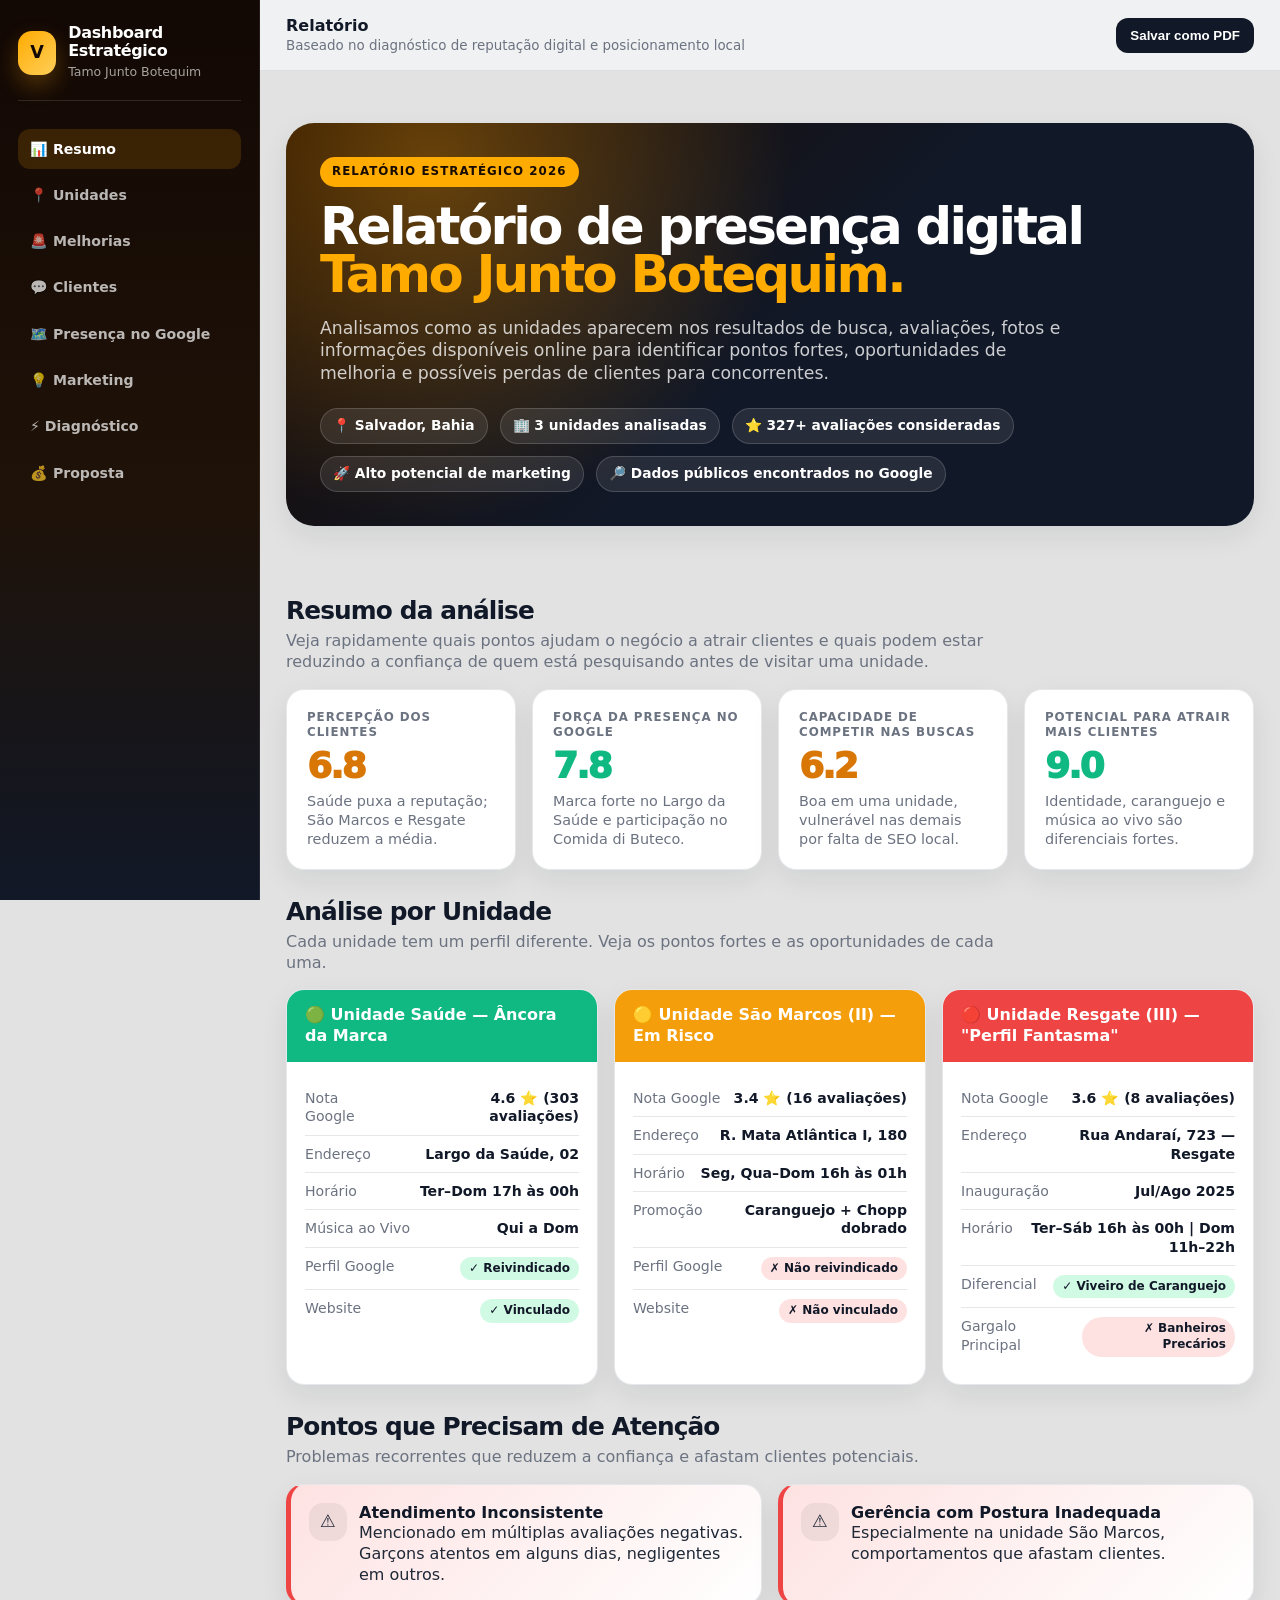
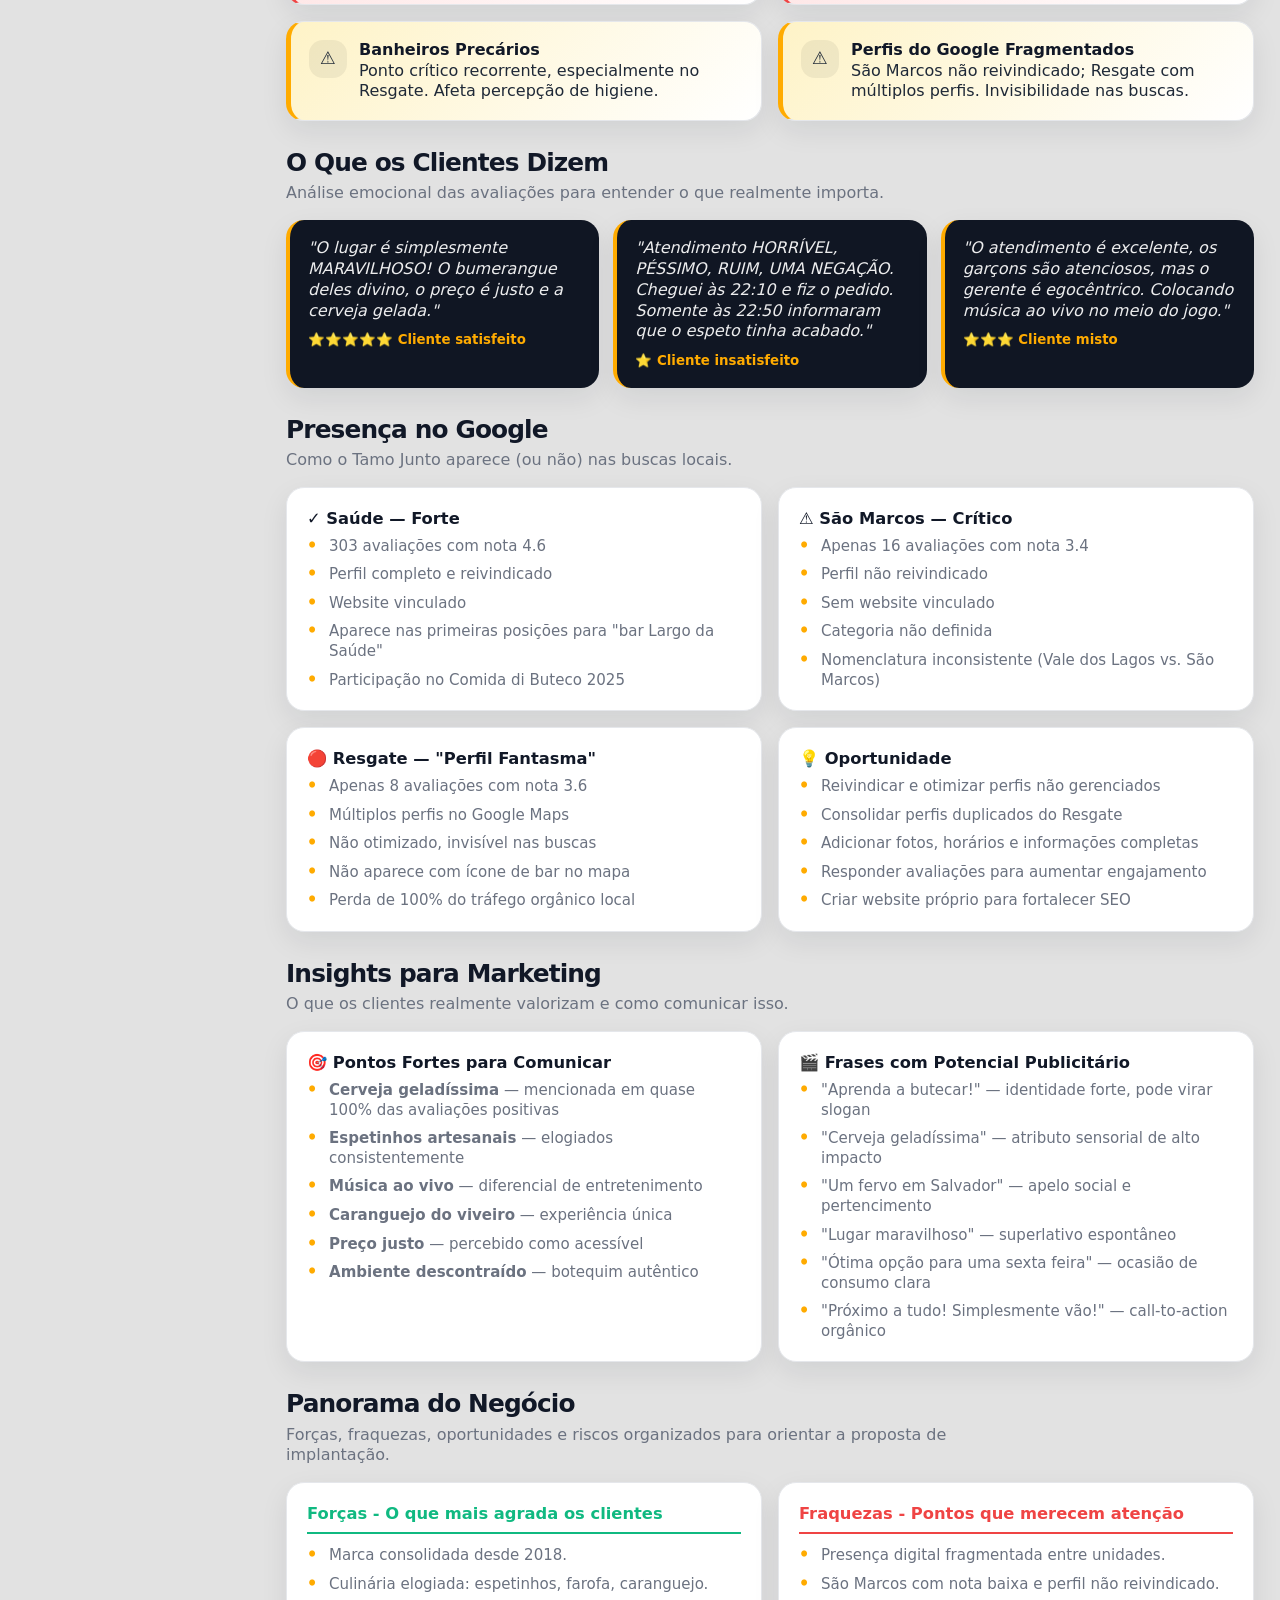
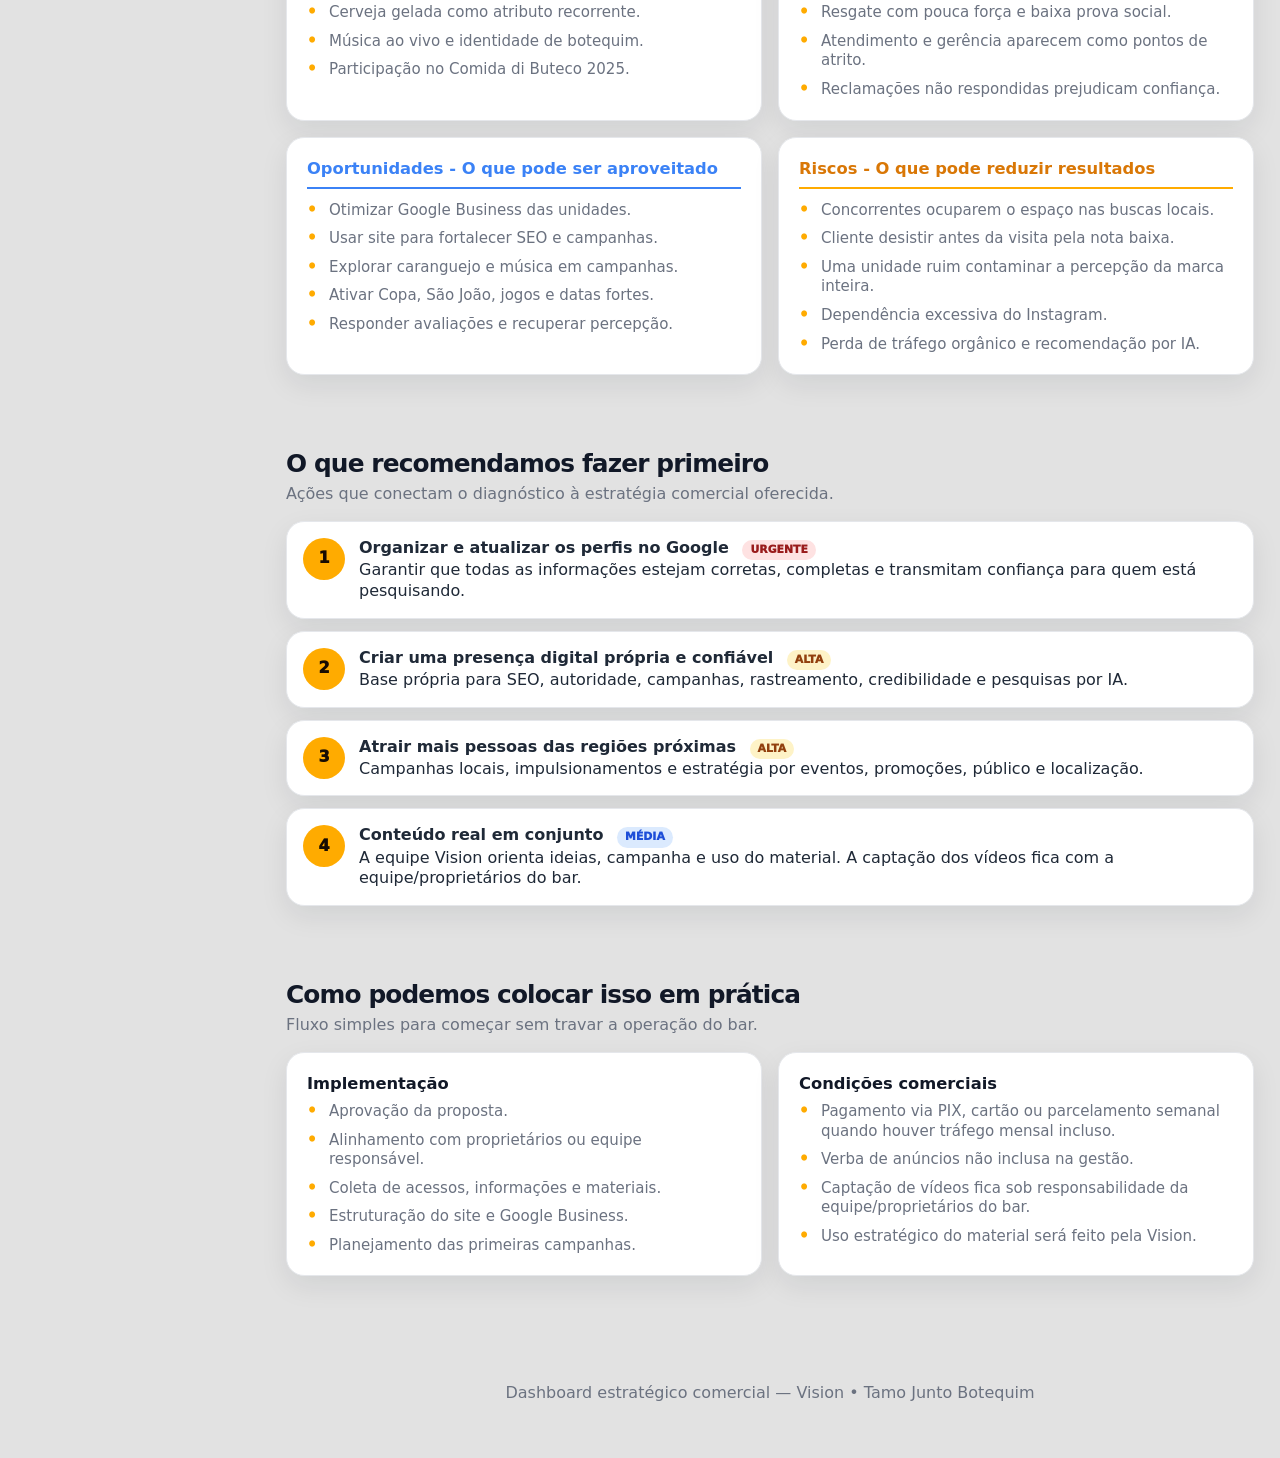
==== index.html @ 0c890827 "Add files via upload" ====
<!DOCTYPE html>
<html lang="pt-BR">
<head>
  <meta charset="UTF-8" />
  <meta name="viewport" content="width=device-width, initial-scale=1.0" />
  <title>Dashboard Estratégico — Tamo Junto Botequim</title>
  <link rel="stylesheet" href="css/styles.css">
</head>
<body>
  <div class="page">
    <aside>
      <div class="brand">
        <div class="logo">V</div>
        <div>
          <h1>Dashboard Estratégico</h1>
          <span>Tamo Junto Botequim</span>
        </div>
      </div>
      <nav class="menu">
          <a href="#visao" class="active">📊 Resumo</a>
          <a href="#unidades">📍 Unidades</a>
          <a href="#ferida">🚨 Melhorias</a>
          <a href="#sentimento">💬 Clientes</a>
          <a href="#seo">🗺️ Presença no Google</a>
          <a href="#marketing">💡 Marketing</a>
          <a href="#swot">⚡ Diagnóstico</a>
          <a href="#proposta">💰 Proposta</a>
      </nav>
    </aside>

    <button class="menu-toggle">☰ Menu</button>

    <main>
      <div class="topbar">
        <div>
          <strong>Relatório</strong>
          <div class="small">Baseado no diagnóstico de reputação digital e posicionamento local</div>
        </div>
        <button class="btn" onclick="window.print()">Salvar como PDF</button>
      </div>

      <div class="content">
        <section class="hero reveal" id="visao">
          <div class="badge">Relatório estratégico 2026</div>
          <h2>Relatório de presença digital<br><span>Tamo Junto Botequim.</span></h2>
          <p>Analisamos como as unidades aparecem nos resultados de busca, avaliações, fotos e informações disponíveis online para identificar pontos fortes, oportunidades de melhoria e possíveis perdas de clientes para concorrentes.</p>
          <div class="hero-meta">
            <span>📍 Salvador, Bahia</span>
            <span>🏢 3 unidades analisadas</span>
            <span>⭐ 327+ avaliações consideradas</span>
            <span>🚀 Alto potencial de marketing</span>
            <span>🔎 Dados públicos encontrados no Google</span>
          </div>
        </section>
          <br>
        <section class="reveal">
          <div class="section-title">
            <div>
              <h3>Resumo da análise</h3>
              <p>Veja rapidamente quais pontos ajudam o negócio a atrair clientes e quais podem estar reduzindo a confiança de quem está pesquisando antes de visitar uma unidade.</p>
            </div>
          </div>
          <div class="grid grid-4">
            <div class="card">
              <div class="label">Percepção dos clientes</div>
              <div class="metric amber">6.8</div>
              <div class="sub">Saúde puxa a reputação; São Marcos e Resgate reduzem a média.</div>
            </div>
            <div class="card">
              <div class="label">Força da presença no Google</div>
              <div class="metric green">7.8</div>
              <div class="sub">Marca forte no Largo da Saúde e participação no Comida di Buteco.</div>
            </div>
            <div class="card">
              <div class="label">Capacidade de competir nas buscas</div>
              <div class="metric amber">6.2</div>
              <div class="sub">Boa em uma unidade, vulnerável nas demais por falta de SEO local.</div>
            </div>
            <div class="card">
              <div class="label">Potencial para atrair mais clientes</div>
              <div class="metric green">9.0</div>
              <div class="sub">Identidade, caranguejo e música ao vivo são diferenciais fortes.</div>
            </div>
          </div>
        </section>

        <section id="unidades" class="reveal">
          <div class="section-title">
            <div>
              <h3>Análise por Unidade</h3>
              <p>Cada unidade tem um perfil diferente. Veja os pontos fortes e as oportunidades de cada uma.</p>
            </div>
          </div>
          <div class="grid grid-3">
            <div class="card unit-card">
              <div class="unit-head saude">🟢 Unidade Saúde — Âncora da Marca</div>
              <div class="unit-body">
                <div class="row"><span>Nota Google</span><span>4.6 ⭐ (303 avaliações)</span></div>
                <div class="row"><span>Endereço</span><span>Largo da Saúde, 02</span></div>
                <div class="row"><span>Horário</span><span>Ter–Dom 17h às 00h</span></div>
                <div class="row"><span>Música ao Vivo</span><span>Qui a Dom</span></div>
                <div class="row"><span>Perfil Google</span><span><span class="tag ok">✓ Reivindicado</span></span></div>
                <div class="row"><span>Website</span><span><span class="tag ok">✓ Vinculado</span></span></div>
              </div>
            </div>
            <div class="card unit-card">
              <div class="unit-head vale">🟡 Unidade São Marcos (II) — Em Risco</div>
              <div class="unit-body">
                <div class="row"><span>Nota Google</span><span>3.4 ⭐ (16 avaliações)</span></div>
                <div class="row"><span>Endereço</span><span>R. Mata Atlântica I, 180</span></div>
                <div class="row"><span>Horário</span><span>Seg, Qua–Dom 16h às 01h</span></div>
                <div class="row"><span>Promoção</span><span>Caranguejo + Chopp dobrado</span></div>
                <div class="row"><span>Perfil Google</span><span><span class="tag bad">✗ Não reivindicado</span></span></div>
                <div class="row"><span>Website</span><span><span class="tag bad">✗ Não vinculado</span></span></div>
              </div>
            </div>
            <div class="card unit-card">
              <div class="unit-head resgate">🔴 Unidade Resgate (III) — "Perfil Fantasma"</div>
              <div class="unit-body">
                <div class="row"><span>Nota Google</span><span>3.6 ⭐ (8 avaliações)</span></div>
                <div class="row"><span>Endereço</span><span>Rua Andaraí, 723 — Resgate</span></div>
                <div class="row"><span>Inauguração</span><span>Jul/Ago 2025</span></div>
                <div class="row"><span>Horário</span><span>Ter–Sáb 16h às 00h | Dom 11h–22h</span></div>
                <div class="row"><span>Diferencial</span><span><span class="tag ok">✓ Viveiro de Caranguejo</span></span></div>
                <div class="row"><span>Gargalo Principal</span><span><span class="tag bad">✗ Banheiros Precários</span></span></div>
              </div>
            </div>
          </div>
        </section>

        <section id="ferida" class="reveal">
          <div class="section-title">
            <div>
              <h3>Pontos que Precisam de Atenção</h3>
              <p>Problemas recorrentes que reduzem a confiança e afastam clientes potenciais.</p>
            </div>
          </div>
          <div class="grid grid-2">
            <div class="alert red">
              <div class="iconBox">⚠️</div>
              <div>
                <strong>Atendimento Inconsistente</strong>
                <p>Mencionado em múltiplas avaliações negativas. Garçons atentos em alguns dias, negligentes em outros.</p>
              </div>
            </div>
            <div class="alert red">
              <div class="iconBox">⚠️</div>
              <div>
                <strong>Gerência com Postura Inadequada</strong>
                <p>Especialmente na unidade São Marcos, comportamentos que afastam clientes.</p>
              </div>
            </div>
            <div class="alert amber">
              <div class="iconBox">⚠️</div>
              <div>
                <strong>Banheiros Precários</strong>
                <p>Ponto crítico recorrente, especialmente no Resgate. Afeta percepção de higiene.</p>
              </div>
            </div>
            <div class="alert amber">
              <div class="iconBox">⚠️</div>
              <div>
                <strong>Perfis do Google Fragmentados</strong>
                <p>São Marcos não reivindicado; Resgate com múltiplos perfis. Invisibilidade nas buscas.</p>
              </div>
            </div>
          </div>
        </section>

        <section id="sentimento" class="reveal">
          <div class="section-title">
            <div>
              <h3>O Que os Clientes Dizem</h3>
              <p>Análise emocional das avaliações para entender o que realmente importa.</p>
            </div>
          </div>
          <div class="quote-grid">
            <div class="quote">
              <p>"O lugar é simplesmente MARAVILHOSO! O bumerangue deles divino, o preço é justo e a cerveja gelada."</p>
              <small>⭐⭐⭐⭐⭐ Cliente satisfeito</small>
            </div>
            <div class="quote">
              <p>"Atendimento HORRÍVEL, PÉSSIMO, RUIM, UMA NEGAÇÃO. Cheguei às 22:10 e fiz o pedido. Somente às 22:50 informaram que o espeto tinha acabado."</p>
              <small>⭐ Cliente insatisfeito</small>
            </div>
            <div class="quote">
              <p>"O atendimento é excelente, os garçons são atenciosos, mas o gerente é egocêntrico. Colocando música ao vivo no meio do jogo."</p>
              <small>⭐⭐⭐ Cliente misto</small>
            </div>
          </div>
        </section>

        <section id="seo" class="reveal">
          <div class="section-title">
            <div>
              <h3>Presença no Google</h3>
              <p>Como o Tamo Junto aparece (ou não) nas buscas locais.</p>
            </div>
          </div>
          <div class="grid grid-2">
            <div class="card">
              <h4>✓ Saúde — Forte</h4>
              <ul>
                <li>303 avaliações com nota 4.6</li>
                <li>Perfil completo e reivindicado</li>
                <li>Website vinculado</li>
                <li>Aparece nas primeiras posições para "bar Largo da Saúde"</li>
                <li>Participação no Comida di Buteco 2025</li>
              </ul>
            </div>
            <div class="card">
              <h4>⚠️ São Marcos — Crítico</h4>
              <ul>
                <li>Apenas 16 avaliações com nota 3.4</li>
                <li>Perfil não reivindicado</li>
                <li>Sem website vinculado</li>
                <li>Categoria não definida</li>
                <li>Nomenclatura inconsistente (Vale dos Lagos vs. São Marcos)</li>
              </ul>
            </div>
            <div class="card">
              <h4>🔴 Resgate — "Perfil Fantasma"</h4>
              <ul>
                <li>Apenas 8 avaliações com nota 3.6</li>
                <li>Múltiplos perfis no Google Maps</li>
                <li>Não otimizado, invisível nas buscas</li>
                <li>Não aparece com ícone de bar no mapa</li>
                <li>Perda de 100% do tráfego orgânico local</li>
              </ul>
            </div>
            <div class="card">
              <h4>💡 Oportunidade</h4>
              <ul>
                <li>Reivindicar e otimizar perfis não gerenciados</li>
                <li>Consolidar perfis duplicados do Resgate</li>
                <li>Adicionar fotos, horários e informações completas</li>
                <li>Responder avaliações para aumentar engajamento</li>
                <li>Criar website próprio para fortalecer SEO</li>
              </ul>
            </div>
          </div>
        </section>

        <section id="marketing" class="reveal">
          <div class="section-title">
            <div>
              <h3>Insights para Marketing</h3>
              <p>O que os clientes realmente valorizam e como comunicar isso.</p>
            </div>
          </div>
          <div class="grid grid-2">
            <div class="card">
              <h4>🎯 Pontos Fortes para Comunicar</h4>
              <ul>
                <li><strong>Cerveja geladíssima</strong> — mencionada em quase 100% das avaliações positivas</li>
                <li><strong>Espetinhos artesanais</strong> — elogiados consistentemente</li>
                <li><strong>Música ao vivo</strong> — diferencial de entretenimento</li>
                <li><strong>Caranguejo do viveiro</strong> — experiência única</li>
                <li><strong>Preço justo</strong> — percebido como acessível</li>
                <li><strong>Ambiente descontraído</strong> — botequim autêntico</li>
              </ul>
            </div>
            <div class="card">
              <h4>🎬 Frases com Potencial Publicitário</h4>
              <ul>
                <li>"Aprenda a butecar!" — identidade forte, pode virar slogan</li>
                <li>"Cerveja geladíssima" — atributo sensorial de alto impacto</li>
                <li>"Um fervo em Salvador" — apelo social e pertencimento</li>
                <li>"Lugar maravilhoso" — superlativo espontâneo</li>
                <li>"Ótima opção para uma sexta feira" — ocasião de consumo clara</li>
                <li>"Próximo a tudo! Simplesmente vão!" — call-to-action orgânico</li>
              </ul>
            </div>
          </div>
        </section>

        <section id="swot" class="reveal">
          <div class="section-title">
            <div>
              <h3>Panorama do Negócio</h3>
              <p>Forças, fraquezas, oportunidades e riscos organizados para orientar a proposta de implantação.</p>
            </div>
          </div>

          <div class="swot">
            <div class="card forcas">
              <h4>Forças - O que mais agrada os clientes</h4>
              <ul>
                <li>Marca consolidada desde 2018.</li>
                <li>Culinária elogiada: espetinhos, farofa, caranguejo.</li>
                <li>Cerveja gelada como atributo recorrente.</li>
                <li>Música ao vivo e identidade de botequim.</li>
                <li>Participação no Comida di Buteco 2025.</li>
              </ul>
            </div>
            <div class="card fraquezas">
              <h4>Fraquezas - Pontos que merecem atenção</h4>
              <ul>
                <li>Presença digital fragmentada entre unidades.</li>
                <li>São Marcos com nota baixa e perfil não reivindicado.</li>
                <li>Resgate com pouca força e baixa prova social.</li>
                <li>Atendimento e gerência aparecem como pontos de atrito.</li>
                <li>Reclamações não respondidas prejudicam confiança.</li>
              </ul>
            </div>
            <div class="card oportunidades">
              <h4>Oportunidades - O que pode ser aproveitado</h4>
              <ul>
                <li>Otimizar Google Business das unidades.</li>
                <li>Usar site para fortalecer SEO e campanhas.</li>
                <li>Explorar caranguejo e música em campanhas.</li>
                <li>Ativar Copa, São João, jogos e datas fortes.</li>
                <li>Responder avaliações e recuperar percepção.</li>
              </ul>
            </div>
            <div class="card riscos">
              <h4>Riscos - O que pode reduzir resultados</h4>
              <ul>
                <li>Concorrentes ocuparem o espaço nas buscas locais.</li>
                <li>Cliente desistir antes da visita pela nota baixa.</li>
                <li>Uma unidade ruim contaminar a percepção da marca inteira.</li>
                <li>Dependência excessiva do Instagram.</li>
                <li>Perda de tráfego orgânico e recomendação por IA.</li>
              </ul>
            </div>
          </div>
        </section>
        <br>

        <section class="reveal">
          <div class="section-title">
            <div>
              <h3>O que recomendamos fazer primeiro</h3>
              <p>Ações que conectam o diagnóstico à estratégia comercial oferecida.</p>
            </div>
          </div>

          <div class="rec">
            <div class="rec-item"><div class="num">1</div><div><h4>Organizar e atualizar os perfis no Google <span class="priority urgente">URGENTE</span></h4><p>Garantir que todas as informações estejam corretas, completas e transmitam confiança para quem está pesquisando.</p></div></div>
            <div class="rec-item"><div class="num">2</div><div><h4>Criar uma presença digital própria e confiável <span class="priority alta">ALTA</span></h4><p>Base própria para SEO, autoridade, campanhas, rastreamento, credibilidade e pesquisas por IA.</p></div></div>
            <div class="rec-item"><div class="num">3</div><div><h4>Atrair mais pessoas das regiões próximas <span class="priority alta">ALTA</span></h4><p>Campanhas locais, impulsionamentos e estratégia por eventos, promoções, público e localização.</p></div></div>
            <div class="rec-item"><div class="num">4</div><div><h4>Conteúdo real em conjunto <span class="priority media">MÉDIA</span></h4><p>A equipe Vision orienta ideias, campanha e uso do material. A captação dos vídeos fica com a equipe/proprietários do bar.</p></div></div>
          </div>
        </section>
        <br>

        <section class="reveal">
          <div class="section-title">
            <div>
              <h3>Como podemos colocar isso em prática</h3>
              <p>Fluxo simples para começar sem travar a operação do bar.</p>
            </div>
          </div>

          <div class="grid grid-2">
            <div class="card">
              <h4>Implementação</h4>
              <ul>
                <li>Aprovação da proposta.</li>
                <li>Alinhamento com proprietários ou equipe responsável.</li>
                <li>Coleta de acessos, informações e materiais.</li>
                <li>Estruturação do site e Google Business.</li>
                <li>Planejamento das primeiras campanhas.</li>
              </ul>
            </div>
            <div class="card">
              <h4>Condições comerciais</h4>
              <ul>
                <li>Pagamento via PIX, cartão ou parcelamento semanal quando houver tráfego mensal incluso.</li>
                <li>Verba de anúncios não inclusa na gestão.</li>
                <li>Captação de vídeos fica sob responsabilidade da equipe/proprietários do bar.</li>
                <li>Uso estratégico do material será feito pela Vision.</li>
              </ul>
            </div>
          </div>

        </section>
        <br>
        <footer>
          Dashboard estratégico comercial — Vision • Tamo Junto Botequim
        </footer>
      </div>
    </main>
  </div>

  <script src="js/main.js"></script>
</body>
</html>
---- css/styles.css ----
:root{
  --bg:#e2e2e2;
  --dark:#111827;
  --dark2:#1f2937;
  --card:#ffffff;
  --muted:#6b7280;
  --text:#1f2937;
  --amber:#FFAB00;
  --amber2:#d97706;
  --amberLight:#fef3c7;
  --green:#10b981;
  --greenLight:#d1fae5;
  --red:#ef4444;
  --redLight:#fee2e2;
  --blue:#3b82f6;
  --blueLight:#dbeafe;
  --line:#e5e7eb;
  --shadow:0 10px 28px rgba(17,24,39,.08);
  --radius:18px;
}

*{box-sizing:border-box;margin:0;padding:0}
html{scroll-behavior:smooth}
body{
  font-family:"poppins",system-ui,-apple-system,BlinkMacSystemFont,Arial,sans-serif;
  background:var(--bg);
  color:var(--text);
  line-height:1.3;
}
a{text-decoration:none;color:inherit}
.page{display:grid;grid-template-columns:auto 1fr;min-height:100vh}

aside{
  position:fixed;
  top:0;
  left:0;
  width:260px;
  height:100vh;
  background:linear-gradient(180deg,#120804,#1f1208 55%,#111827);
  color:white;
  padding:24px 18px;
  border-right:1px solid rgba(255,255,255,.08);
  overflow-y:auto;
  z-index:100;
}

.brand{
  display:flex;align-items:center;gap:12px;margin-bottom:28px;
  padding-bottom:18px;border-bottom:1px solid rgba(255,255,255,.12)
}
.logo{
  width:44px;height:44px;border-radius:14px;
  display:grid;place-items:center;
  background:linear-gradient(135deg,var(--amber),#ffcf5a);
  color:#120804;font-weight:900;font-size:1.1rem;
  box-shadow:0 10px 22px rgba(245,158,11,.28)
}
.brand h1{font-size:1rem;line-height:1.15;letter-spacing:-.02em}
.brand span{color:rgba(255,255,255,.62);font-size:.78rem}

.menu{display:grid;gap:6px}
.menu a{
  padding:11px 12px;border-radius:12px;color:rgba(255,255,255,.70);
  font-size:.88rem;font-weight:700;transition:.22s ease;
  display:flex;gap:10px;align-items:center;
}
.menu a:hover,.menu a.active{background:rgba(245,158,11,.16);color:#fff}

main{min-width:0;margin-left:260px}
.topbar{
  position:sticky;top:0;z-index:20;
  background:rgba(243,244,246,.82);backdrop-filter:blur(14px);
  border-bottom:1px solid rgba(17,24,39,.08);
  padding:16px 26px;display:flex;align-items:center;justify-content:space-between;gap:16px
}
.topbar strong{color:var(--dark)}
.topbar .small{font-size:.84rem;color:var(--muted)}
.btn{
  border:0;background:var(--dark);color:#fff;border-radius:12px;
  padding:10px 14px;font-weight:800;cursor:pointer;transition:.22s ease;
}
.btn:hover{transform:translateY(-2px);box-shadow:var(--shadow)}

.content{max-width:auto;margin:0 auto;padding:26px}
.hero{
  position:relative;overflow:hidden;border-radius:28px;
  background:
    radial-gradient(circle at 15% 10%,rgba(245,158,11,.36),transparent 40%),
    linear-gradient(135deg,#1a0a00,#111827 52%,#111827);
  color:#fff;padding:34px;box-shadow:var(--shadow);margin-bottom:22px;
}
.hero::after{
  content:"";position:absolute;inset:0;
  background-image:linear-gradient(120deg,rgba(255,255,255,.08) 0 1px,transparent 1px);
  background-size:42px 42px;opacity:.18;pointer-events:none
}
.hero > *{position:relative;z-index:1}
.badge{
  display:inline-flex;align-items:center;gap:8px;
  background:var(--amber);color:#180c02;
  font-size:.74rem;font-weight:900;letter-spacing:.09em;text-transform:uppercase;
  padding:7px 12px;border-radius:999px;margin-bottom:15px
}
.hero h2{font-size:clamp(2rem,4vw,4rem);letter-spacing:-.05em;line-height:.95;max-width:900px}
.hero h2 span{color:var(--amber)}
.hero p{margin-top:18px;max-width:760px;color:rgba(255,255,255,.78);font-size:1.08rem}
.hero-meta{display:flex;gap:12px;flex-wrap:wrap;margin-top:24px}
.hero-meta span{background:rgba(255,255,255,.09);border:1px solid rgba(255,255,255,.16);border-radius:999px;padding:8px 12px;font-weight:700;font-size:.86rem}

section{margin:26px 0}
.section-title{display:flex;justify-content:space-between;align-items:end;gap:18px;margin-bottom:16px}
.section-title h3{font-size:1.55rem;letter-spacing:-.035em;color:var(--dark)}
.section-title p{color:var(--muted);max-width:720px;margin-top:4px}
.grid{display:grid;gap:16px}
.grid-4{grid-template-columns:repeat(4,1fr)}
.grid-3{grid-template-columns:repeat(3,1fr)}
.grid-2{grid-template-columns:repeat(2,1fr)}
.card{
  background:var(--card);border:1px solid var(--line);border-radius:var(--radius);
  padding:20px;box-shadow:var(--shadow);transition:.25s ease;position:relative;overflow:hidden
}
.card:hover{transform:translateY(-4px);box-shadow:0 18px 42px rgba(17,24,39,.12)}
.card::before{content:"";position:absolute;top:0;left:0;right:0;height:4px;}
.label{font-size:.74rem;text-transform:uppercase;letter-spacing:.08em;font-weight:900;color:var(--muted);margin-bottom:8px}
.metric{font-size:2.25rem;font-weight:950;letter-spacing:-.06em;color:var(--dark);line-height:1}
.metric.green{color:var(--green)}.metric.amber{color:var(--amber2)}.metric.red{color:var(--red)}.metric.blue{color:var(--blue)}
.sub{color:var(--muted);font-size:.9rem;margin-top:8px}
.card h4{font-size:1.02rem;color:var(--dark);margin-bottom:8px}
.card p,.card li{color:var(--muted);font-size:.94rem}
ul{list-style:none;display:grid;gap:9px}
li{position:relative;padding-left:22px}
li::before{content:"•";position:absolute;left:0;color:var(--amber);font-weight:950}

.alert{
  display:flex;gap:12px;align-items:flex-start;border-radius:var(--radius);
  padding:18px;border:1px solid var(--line);background:#fff;box-shadow:var(--shadow)
}
.alert strong{color:var(--dark)}
.alert.red{background:linear-gradient(135deg,var(--redLight),#fff);border-left:5px solid var(--red)}
.alert.amber{background:linear-gradient(135deg,var(--amberLight),#fff);border-left:5px solid var(--amber)}
.alert.green{background:linear-gradient(135deg,var(--greenLight),#fff);border-left:5px solid var(--green)}
.iconBox{width:38px;height:38px;border-radius:14px;display:grid;place-items:center;flex:0 0 auto;background:rgba(0,0,0,.06);font-size:1.1rem}

.unit-card{padding:0;overflow:hidden}
.unit-head{color:#fff;padding:15px 18px;font-weight:900}
.unit-head.saude{background:linear-gradient(135deg,#10b981,#10b981)}
.unit-head.vale{background:linear-gradient(135deg,#f59e0b,#f59e0b)}
.unit-head.resgate{background:linear-gradient(135deg,#ef4444,#ef4444)}
.unit-body{padding:18px}
.row{display:flex;justify-content:space-between;gap:12px;border-bottom:1px solid var(--line);padding:9px 0;font-size:.88rem}
.row:last-child{border-bottom:0}
.row span:first-child{color:var(--muted)}
.row span:last-child{text-align:right;font-weight:800;color:var(--dark)}
.tag{display:inline-flex;align-items:center;border-radius:999px;padding:4px 9px;font-size:.75rem;font-weight:900}
.ok{background:var(--greenLight);color:#065f46}.warn{background:var(--amberLight);color:#92400e}.bad{background:var(--redLight);color:#991b1b;}

.bar-chart{display:grid;gap:12px}
.bar-row{display:grid;grid-template-columns:150px 1fr 44px;gap:12px;align-items:center;font-size:.88rem}
.bar-track{height:11px;background:#eef2f7;border-radius:999px;overflow:hidden}
.bar{height:100%;border-radius:999px;background:var(--amber)}
.bar.green{background:var(--green)}.bar.red{background:var(--red)}.bar.blue{background:var(--blue)}
.donut-wrap{display:grid;grid-template-columns:170px 1fr;gap:18px;align-items:center}
.donut{
  --p1:75;--p2:15;--p3:10;
  width:160px;height:160px;border-radius:50%;
  background:conic-gradient(var(--green) 0 calc(var(--p1)*1%),var(--amber) 0 calc((var(--p1) + var(--p2))*1%),var(--red) 0);
  position:relative;margin:auto
}
.donut::after{content:"";position:absolute;inset:32px;background:#fff;border-radius:50%;box-shadow:inset 0 0 0 1px var(--line)}
.donut-label{position:absolute;inset:0;display:grid;place-items:center;font-weight:950;color:var(--dark);z-index:1}
.legend{display:grid;gap:8px}
.legend span{display:flex;gap:8px;align-items:center;color:var(--muted);font-size:.9rem}
.dot{width:10px;height:10px;border-radius:50%;display:inline-block}.dot.green{background:var(--green)}.dot.amber{background:var(--amber)}.dot.red{background:var(--red)}

.quote-grid{display:grid;grid-template-columns:repeat(3,1fr);gap:14px}
.quote{
  background:linear-gradient(135deg,#101623,#101623);
  color:#fff;border-radius:18px;padding:18px;border-left:4px solid var(--amber);box-shadow:var(--shadow)
}
.quote p{font-style:italic;color:rgba(255,255,255,.92)}
.quote small{display:block;color:var(--amber);margin-top:10px;font-weight:800}

.swot{display:grid;grid-template-columns:repeat(2,1fr);gap:16px}
.swot .card h4{padding-bottom:8px;border-bottom:2px solid;margin-bottom:12px}
.swot .forcas h4{color:var(--green);border-color:var(--green)}
.swot .fraquezas h4{color:var(--red);border-color:var(--red)}
.swot .oportunidades h4{color:var(--blue);border-color:var(--blue)}
.swot .riscos h4{color:var(--amber2);border-color:var(--amber)}

.rec{display:grid;gap:12px}
.rec-item{display:grid;grid-template-columns:42px 1fr;gap:14px;align-items:start;background:#fff;border:1px solid var(--line);border-radius:18px;padding:16px;box-shadow:var(--shadow)}
.num{width:42px;height:42px;border-radius:50%;display:grid;place-items:center;background:var(--amber);color:#180c02;font-weight:950}
.priority{display:inline-flex;margin-left:8px;border-radius:999px;padding:3px 8px;font-size:.68rem;font-weight:950}
.priority.urgente{background:var(--redLight);color:#991b1b}.priority.alta{background:var(--amberLight);color:#92400e}.priority.media{background:var(--blueLight);color:#1d4ed8}

.price{
  background:linear-gradient(135deg,#111827,#1f2937);
  color:#fff;border-radius:24px;padding:24px;box-shadow:var(--shadow);border:1px solid rgba(255,255,255,.1)
}
.price h4{font-size:1.2rem}
.price .big{font-size:2.4rem;font-weight:950;color:var(--amber);letter-spacing:-.06em;line-height:1;margin:12px 0}
.price p,.price li{color:rgba(255,255,255,.72)}
.notice{border-left:5px solid var(--amber);background:var(--amberLight);border-radius:16px;padding:16px;color:#78350f;font-weight:700}
footer{margin-top:32px;padding:28px;color:var(--muted);text-align:center}

.reveal{opacity:0;transform:translateY(14px);transition:.55s ease}
.reveal.visible{opacity:1;transform:translateY(0)}

.final-cta{
  text-align:center;
  padding:40px 20px;
  margin:40px;
  border:3px solid var(--dark2);
  border-radius:24px;
}

.final-cta h3{
  margin-bottom:10px;
  font-size:1.6rem;
}

.final-cta p{
  color:var(--muted);
  margin-bottom:20px;
}

/* Mobile Menu Button */
.menu-toggle {
  display: none;
  position: fixed;
  top: 16px;
  right: 16px;
  z-index: 101;
  background: var(--dark);
  color: white;
  border: none;
  border-radius: 8px;
  padding: 10px 14px;
  font-size: 1.2rem;
  cursor: pointer;
}

/* Responsive Design */
@media(max-width:980px){
  .page{grid-template-columns:1fr}
  
  aside{
    position:fixed;
    left:-260px;
    transition:left .3s ease;
    width:260px;
  }
  
  aside.active{
    left:0;
  }
  
  main{margin-left:0}
  
  .menu-toggle{
    display:block;
  }
  
  .menu{grid-template-columns:1fr}
  .topbar{position:relative}
  .grid-4,.grid-3,.grid-2,.swot,.quote-grid{grid-template-columns:1fr}
  .donut-wrap{grid-template-columns:1fr}
  .bar-row{grid-template-columns:1fr}
}

@media print{
  aside,.topbar,.menu-toggle{display:none}
  .page{display:block}
  body{background:white}
  .content{padding:0}
  .card,.alert,.rec-item,.price{box-shadow:none;break-inside:avoid}
  .hero{break-inside:avoid}
  section{break-inside:avoid}
  main{margin-left:0}
}
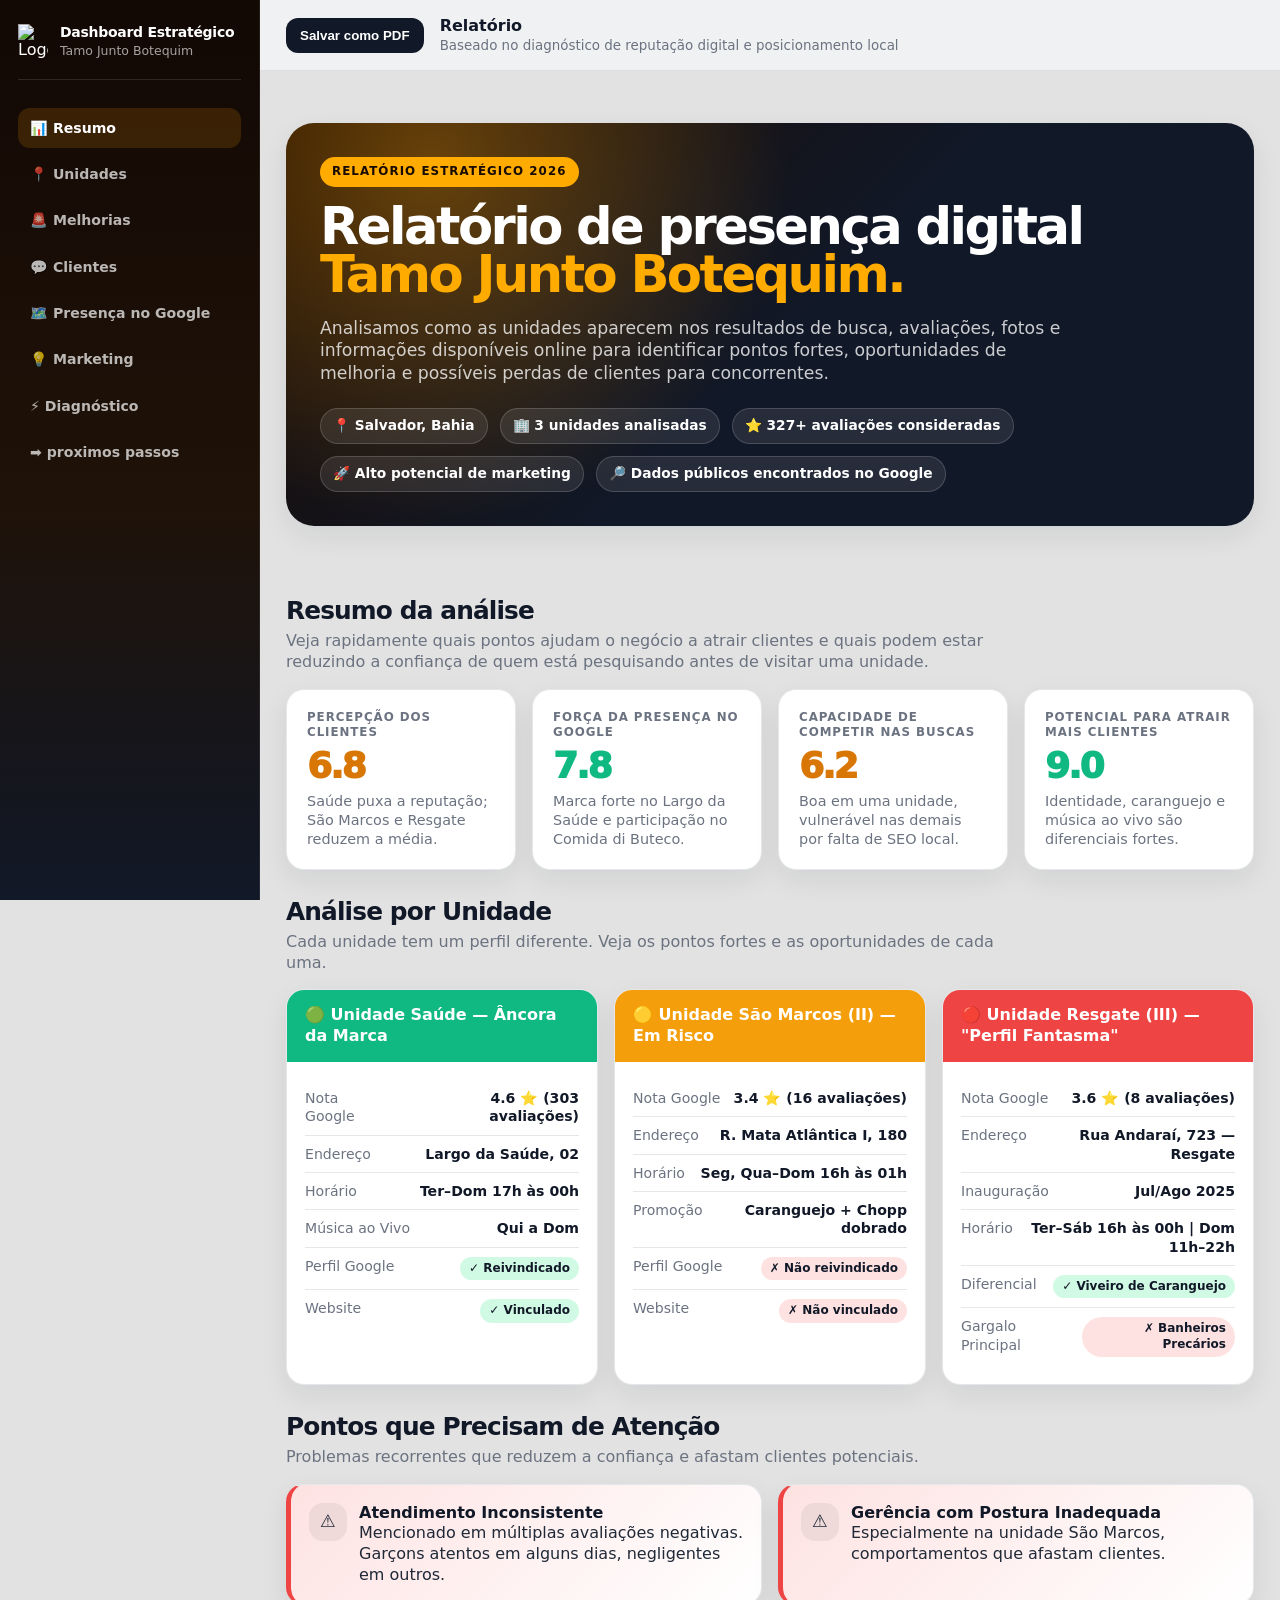
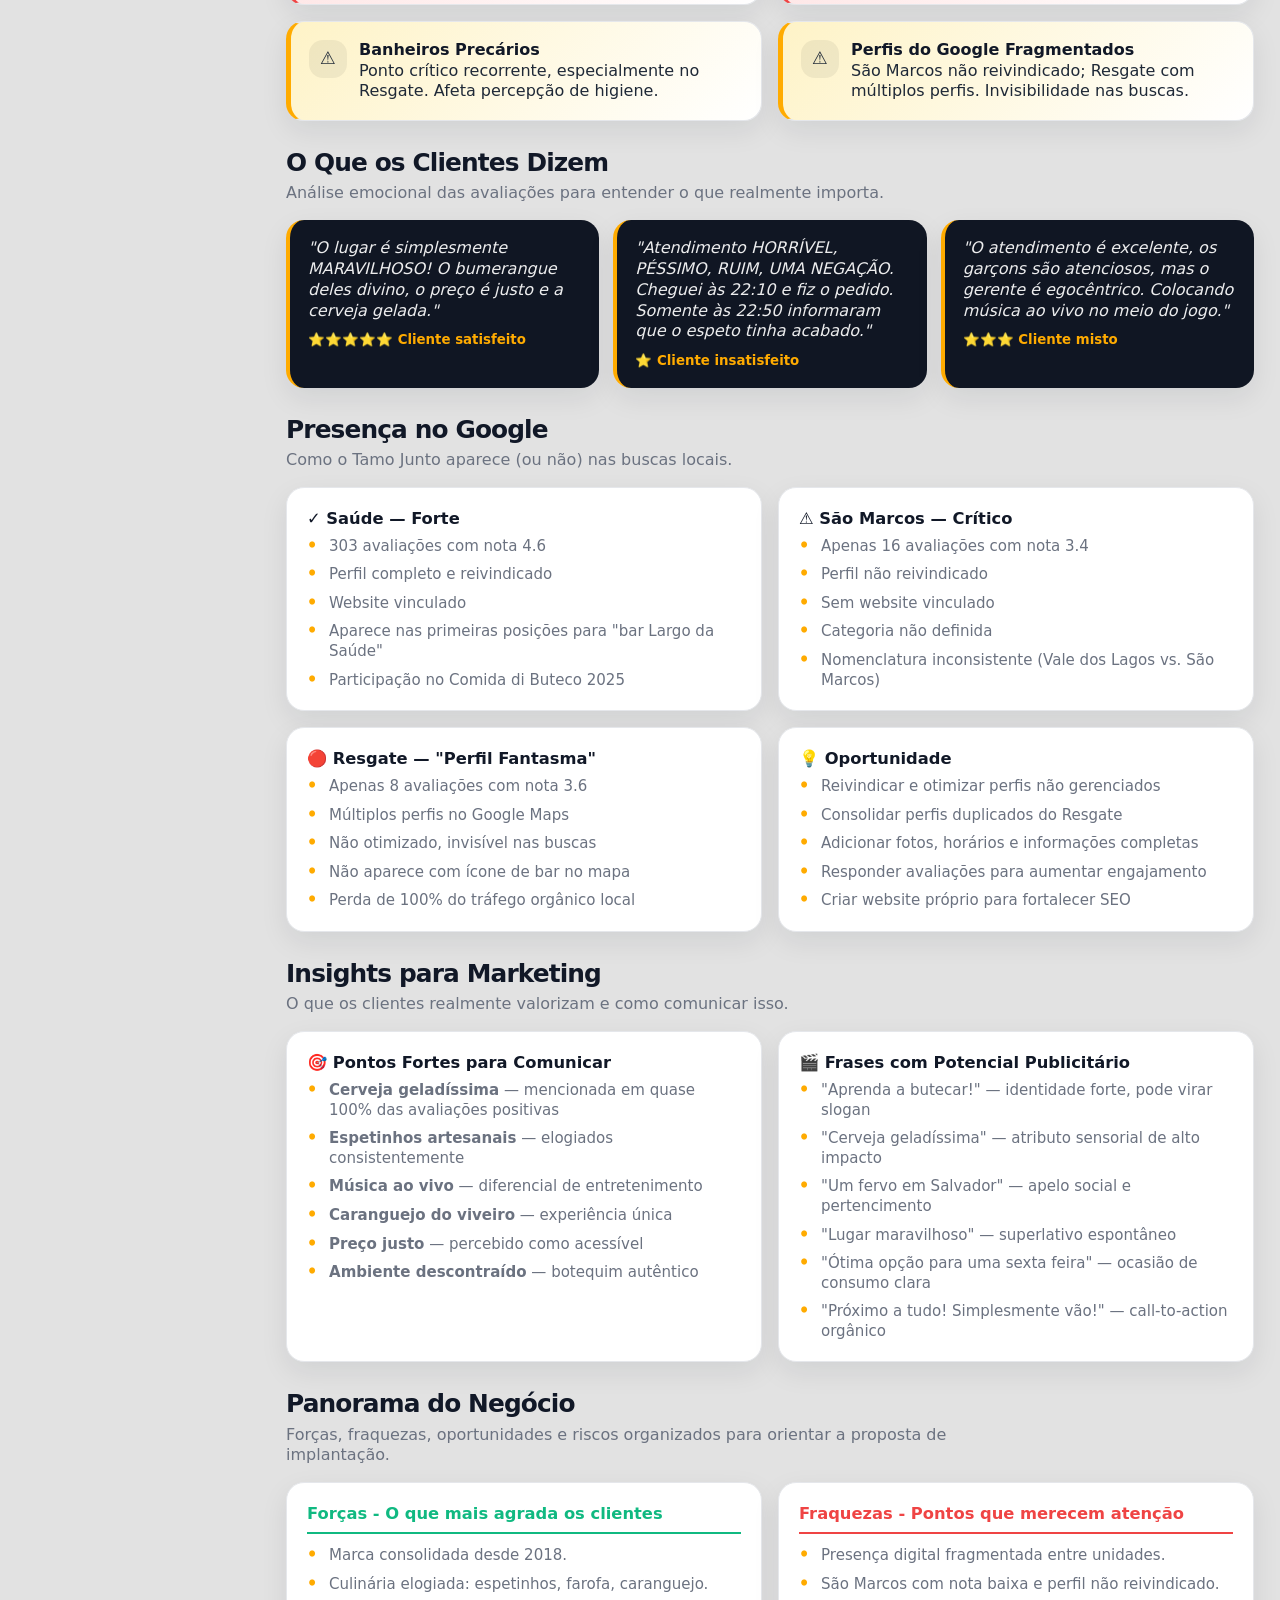
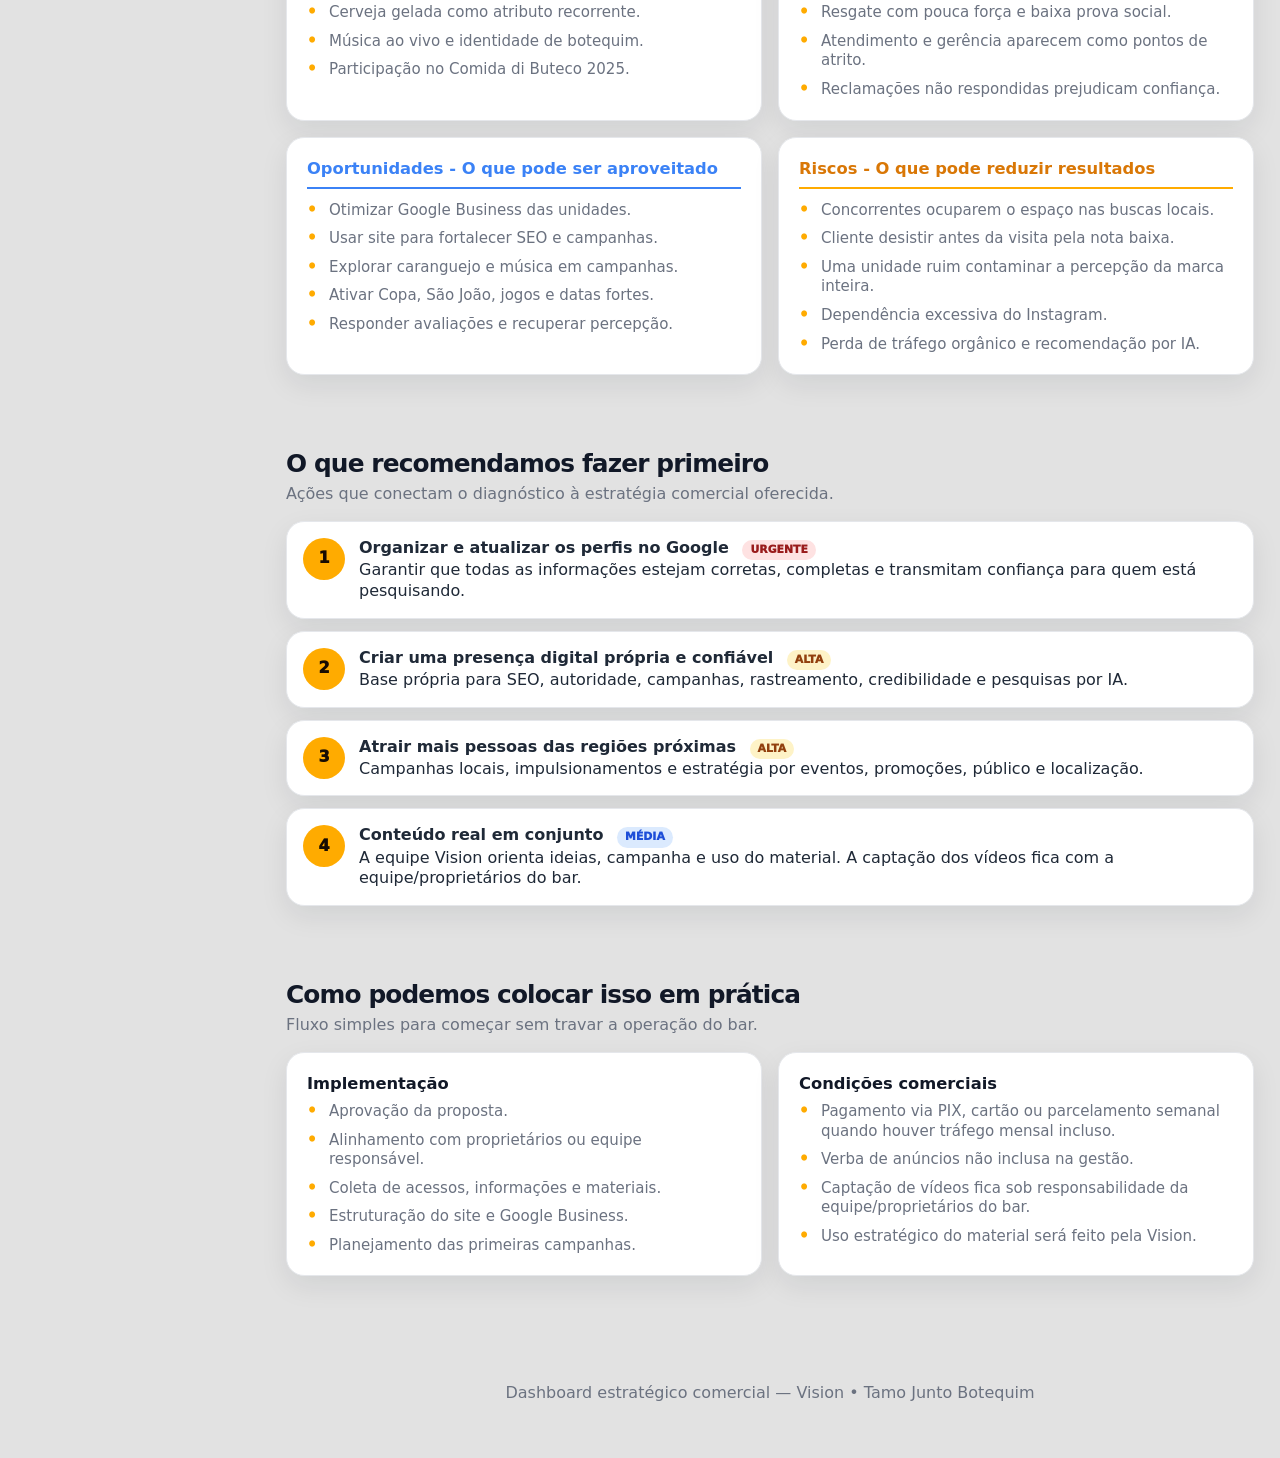
==== commit 67d3922f: "Update logo and heading styles in index.html" ====
--- a/index.html
+++ b/index.html
@@ -10,9 +10,9 @@
   <div class="page">
     <aside>
       <div class="brand">
-        <div class="logo">V</div>
+      <img src="./assets/Logo.png" style="width: 30px;" alt="Logo">
         <div>
-          <h1>Dashboard Estratégico</h1>
+          <h1 style="font-size: 14px;">Dashboard Estratégico</h1>
           <span>Tamo Junto Botequim</span>
         </div>
       </div>
@@ -24,7 +24,7 @@
           <a href="#seo">🗺️ Presença no Google</a>
           <a href="#marketing">💡 Marketing</a>
           <a href="#swot">⚡ Diagnóstico</a>
-          <a href="#proposta">💰 Proposta</a>
+          <a href="#recomend">➡️ proximos passos</a>
       </nav>
     </aside>
 
@@ -32,11 +32,11 @@
 
     <main>
       <div class="topbar">
+        <button class="btn" onclick="window.print()">Salvar como PDF</button>
         <div>
           <strong>Relatório</strong>
           <div class="small">Baseado no diagnóstico de reputação digital e posicionamento local</div>
         </div>
-        <button class="btn" onclick="window.print()">Salvar como PDF</button>
       </div>
 
       <div class="content">
@@ -327,7 +327,7 @@
         </section>
         <br>
 
-        <section class="reveal">
+        <section id="recomend" class="reveal">
           <div class="section-title">
             <div>
               <h3>O que recomendamos fazer primeiro</h3>
--- a/css/styles.css
+++ b/css/styles.css
@@ -71,7 +71,7 @@
   position:sticky;top:0;z-index:20;
   background:rgba(243,244,246,.82);backdrop-filter:blur(14px);
   border-bottom:1px solid rgba(17,24,39,.08);
-  padding:16px 26px;display:flex;align-items:center;justify-content:space-between;gap:16px
+  padding:16px 26px;display:flex;align-items:center;justify-content:left;gap:16px
 }
 .topbar strong{color:var(--dark)}
 .topbar .small{font-size:.84rem;color:var(--muted)}
